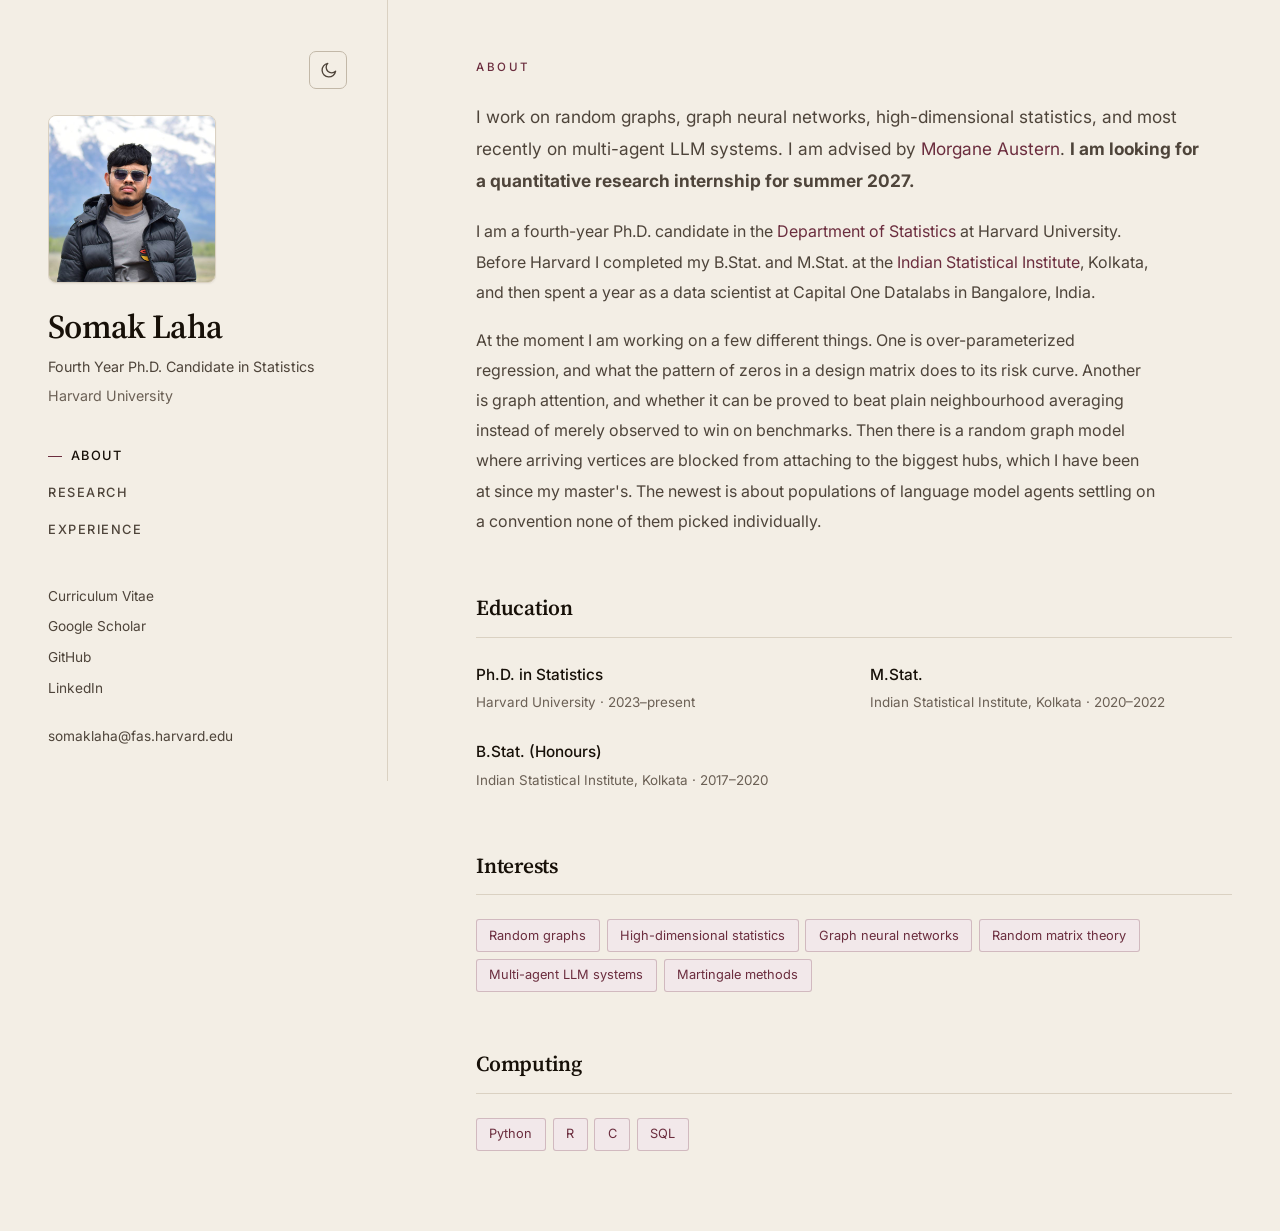
==== index.html @ 152c0073 "create" ====
<!DOCTYPE html>
<!--
  Somak Laha - about page.
  Plain HTML + CSS. The only JavaScript is the theme switch.
  The rail below is repeated verbatim in research.html and experience.html;
  if you change it, change it in all three.
-->
<html lang="en">
<head>
<meta charset="utf-8">
<meta name="viewport" content="width=device-width, initial-scale=1">
<title>Somak Laha</title>
<meta name="description" content="Somak Laha is a PhD candidate in Statistics at Harvard University, working on random graphs, high-dimensional statistics and random matrix theory.">
<meta name="color-scheme" content="light dark">
<link rel="preconnect" href="https://fonts.googleapis.com">
<link rel="preconnect" href="https://fonts.gstatic.com" crossorigin>
<link href="https://fonts.googleapis.com/css2?family=Inter:wght@400;500;600&family=Source+Serif+4:opsz,wght@8..60,400;8..60,600&display=swap" rel="stylesheet">
<link rel="stylesheet" href="style.css">
<script>
/* Set the theme before first paint so the page never flashes the wrong one. */
(function () {
  try {
    var t = localStorage.getItem('theme');
    if (t !== 'light' && t !== 'dark') {
      t = window.matchMedia('(prefers-color-scheme: dark)').matches ? 'dark' : 'light';
    }
    document.documentElement.setAttribute('data-theme', t);
  } catch (e) { document.documentElement.setAttribute('data-theme', 'light'); }
})();
</script>
</head>
<body>

<a class="skip" href="#main">Skip to content</a>

<div class="shell">

  <!-- ============================ RAIL ============================ -->
  <aside class="rail">
    <div class="rail-top">
      <!-- Shows the icon of the mode you would switch TO. -->
      <button class="themebtn" type="button" data-theme-toggle aria-label="Switch theme">
        <svg class="moon" viewBox="0 0 24 24" fill="none" stroke="currentColor" stroke-width="1.7" stroke-linecap="round" stroke-linejoin="round" aria-hidden="true">
          <path d="M21 12.9A8.6 8.6 0 1 1 11.1 3a6.7 6.7 0 0 0 9.9 9.9z"/>
        </svg>
        <svg class="sun" viewBox="0 0 24 24" fill="none" stroke="currentColor" stroke-width="1.7" stroke-linecap="round" stroke-linejoin="round" aria-hidden="true">
          <circle cx="12" cy="12" r="4.1"/>
          <path d="M12 2.2v2.3M12 19.5v2.3M2.2 12h2.3M19.5 12h2.3M5.1 5.1l1.6 1.6M17.3 17.3l1.6 1.6M18.9 5.1l-1.6 1.6M6.7 17.3l-1.6 1.6"/>
        </svg>
      </button>
    </div>

    <img class="portrait" src="assets/portrait.jpg" alt="Somak Laha" width="168" height="168">
    <p class="rail-name serif"><a href="index.html" style="color:inherit">Somak Laha</a></p>
    <p class="rail-role">Fourth Year Ph.D. Candidate in Statistics</p>
    <p class="rail-affil">Harvard University</p>

    <nav class="rail-nav">
      <a href="index.html" aria-current="page">About</a>
      <a href="research.html">Research</a>
      <a href="experience.html">Experience</a>
    </nav>

    <div class="rail-links">
      <a href="assets/Somak_Laha_CV.pdf">Curriculum Vitae</a>
      <a href="https://scholar.google.com/citations?user=JnLk-XcAAAAJ&amp;hl=en">Google Scholar</a>
      <a href="https://github.com/somak135">GitHub</a>
      <a href="https://www.linkedin.com/in/somak-laha">LinkedIn</a>
      <p class="rail-mail"><a href="mailto:somaklaha@fas.harvard.edu">somaklaha@fas.harvard.edu</a></p>
    </div>
  </aside>

  <!-- ============================ CONTENT ============================ -->
  <main class="content" id="main">

    <h1 class="page-label">About</h1>

    <p class="lede">
      I work on random graphs, graph neural networks, high-dimensional statistics, and most recently on multi-agent LLM systems. I am advised by
      <a href="https://sites.google.com/view/morganeaustern/home">Morgane Austern</a>.
      <strong>I am looking for a quantitative research internship for summer 2027.</strong>
    </p>

    <div class="prose">
      <p>
        I am a fourth-year Ph.D. candidate in the
        <a href="https://statistics.fas.harvard.edu/">Department of Statistics</a>
        at Harvard University. Before Harvard I completed my B.Stat. and M.Stat.
        at the <a href="https://www.isical.ac.in/">Indian Statistical Institute</a>,
        Kolkata, and then spent a year as a data scientist at Capital One Datalabs
        in Bangalore, India.
      </p>
      <p>
        At the moment I am working on a few different things. One is over-parameterized
        regression, and what the pattern of zeros in a design matrix does to its
        risk curve. Another is graph attention, and whether it can be
        proved to beat plain neighbourhood averaging instead of merely
        observed to win on benchmarks. Then there is a random graph model where
        arriving vertices are blocked from attaching to the biggest hubs, which I
        have been at since my master's. The newest is about populations of
        language model agents settling on a convention none of them picked individually.
      </p>
    </div>

    <section class="sec">
      <h2 class="sec-head">Education</h2>
      <div class="facts">
        <div class="fact">
          <strong>Ph.D. in Statistics</strong>
          <span>Harvard University &middot; 2023&ndash;present</span>
        </div>
        <div class="fact">
          <strong>M.Stat.</strong>
          <span>Indian Statistical Institute, Kolkata &middot; 2020&ndash;2022</span>
        </div>
        <div class="fact">
          <strong>B.Stat. (Honours)</strong>
          <span>Indian Statistical Institute, Kolkata &middot; 2017&ndash;2020</span>
        </div>
      </div>
    </section>

    <section class="sec">
      <h2 class="sec-head">Interests</h2>
      <div class="tags">
        <span class="tag">Random graphs</span>
        <span class="tag">High-dimensional statistics</span>
        <span class="tag">Graph neural networks</span>
        <span class="tag">Random matrix theory</span>
        <span class="tag">Multi-agent LLM systems</span>
        <span class="tag">Martingale methods</span>
      </div>
    </section>

    <section class="sec">
      <h2 class="sec-head">Computing</h2>
      <div class="tags">
        <span class="tag">Python</span>
        <span class="tag">R</span>
        <span class="tag">C</span>
        <span class="tag">SQL</span>
      </div>
    </section>

  </main>

</div>

<script>
document.querySelectorAll('[data-theme-toggle]').forEach(function (b) {
  function label() {
    var d = document.documentElement.getAttribute('data-theme') === 'dark';
    b.setAttribute('aria-label', d ? 'Switch to light theme' : 'Switch to dark theme');
  }
  label();
  b.addEventListener('click', function () {
    var next = document.documentElement.getAttribute('data-theme') === 'dark' ? 'light' : 'dark';
    document.documentElement.setAttribute('data-theme', next);
    try { localStorage.setItem('theme', next); } catch (e) {}
    label();
  });
});
</script>
</body>
</html>
---- style.css ----
/* ==========================================================================
   Somak Laha - personal site
   Shared stylesheet for index.html, research.html, experience.html.

   Layout: sticky 340px rail + content column, 1440px shell.
   Theme:  OS preference on first visit, overridable by the switch, remembered
           in localStorage. An inline script in each page's <head> sets
           data-theme before first paint so there is no flash.
   ========================================================================== */

/* ---- palettes ----------------------------------------------------------- */
:root,
[data-theme="light"] {
  --bg:        #F3EEE5;
  --srf:       #FDFAF5;
  --srf2:      #EAE4D9;
  --txt:       #171008;   /* near-black on paper */
  --muted:     #4E443A;   /* body copy: darker than before for legibility */
  --faint:     #6B6055;
  --accent:    #6B2D3E;
  --accent-bg: #F2E8EA;
  --bdr:       #DAD1C2;
  --bdr2:      #C2B8A8;
  --shadow:    0 1px 2px rgba(23,16,8,.06);
}

[data-theme="dark"] {
  --bg:        #17130F;
  --srf:       #1E1814;
  --srf2:      #262019;
  --txt:       #F7F2EA;
  --muted:     #C7BBAB;   /* body copy: lighter than before for legibility */
  --faint:     #9C9182;
  --accent:    #DD98A7;
  --accent-bg: #2C1E22;
  --bdr:       #332B23;
  --bdr2:      #473B2E;
  --shadow:    none;
}

*, *::before, *::after { box-sizing: border-box; margin: 0; padding: 0; }

html { scroll-behavior: smooth; }

body {
  font-family: "Inter", -apple-system, BlinkMacSystemFont, "Segoe UI", sans-serif;
  font-weight: 400;
  font-size: 16px;
  line-height: 1.72;
  background: var(--bg);
  color: var(--txt);
  -webkit-font-smoothing: antialiased;
  text-rendering: optimizeLegibility;
}

a { color: var(--accent); text-decoration: none; }
a:hover { text-decoration: underline; }
.serif { font-family: "Source Serif 4", Georgia, serif; }

.sr-only {
  position: absolute; width: 1px; height: 1px; padding: 0; overflow: hidden;
  clip: rect(0 0 0 0); white-space: nowrap; border: 0;
}
.skip { position: absolute; left: -9999px; }
.skip:focus {
  left: 1rem; top: 1rem; z-index: 200; background: var(--srf); color: var(--txt);
  padding: .6rem 1rem; border: 1px solid var(--accent); border-radius: 4px;
}

/* ---- shell -------------------------------------------------------------- */
.shell {
  max-width: 1440px; margin: 0 auto; padding: 0 3rem;
  display: grid; grid-template-columns: 340px minmax(0, 1fr); gap: 5.5rem;
  align-items: start;
}

/* ---- rail --------------------------------------------------------------- */
/* max-height, not height: on a short laptop screen the rail content is taller
   than the viewport and a fixed 100vh would clip the links off the bottom. */
.rail {
  position: sticky; top: 0; max-height: 100vh; overflow-y: auto;
  padding: 3.2rem 2.5rem 2rem 0;
  display: flex; flex-direction: column;
  border-right: 1px solid var(--bdr);
  scrollbar-width: thin;
}
.rail-top { display: flex; justify-content: flex-end; margin-bottom: 1.6rem; }

/* Theme switch. Shows the icon of the mode you would switch TO: a moon while
   the page is light, a sun while it is dark. */
.themebtn {
  border: 1px solid var(--bdr2); background: transparent; color: var(--muted);
  width: 38px; height: 38px; border-radius: 7px; cursor: pointer;
  display: grid; place-items: center;
  transition: color .2s, border-color .2s, background .2s;
}
.themebtn:hover { color: var(--accent); border-color: var(--accent); background: var(--srf); }
.themebtn svg { width: 19px; height: 19px; display: block; }
.themebtn .sun { display: none; }
[data-theme="dark"] .themebtn .moon { display: none; }
[data-theme="dark"] .themebtn .sun  { display: block; }

.portrait {
  width: 168px; height: 168px; border-radius: 8px; object-fit: cover;
  border: 1px solid var(--bdr); box-shadow: var(--shadow); margin-bottom: 1.6rem;
}
.rail-name {
  font-family: "Source Serif 4", Georgia, serif; font-weight: 600;
  font-size: 2.1rem; line-height: 1.08; letter-spacing: -.02em; margin-bottom: .7rem;
}
.rail-role { font-size: .89rem; color: var(--muted); line-height: 1.55; margin-bottom: .35rem; }
.rail-affil { font-size: .89rem; color: var(--faint); margin-bottom: 1.9rem; }

.rail-nav { display: flex; flex-direction: column; gap: .1rem; margin-bottom: 1.9rem; }
.rail-nav a {
  font-size: .8rem; font-weight: 500; letter-spacing: .12em; text-transform: uppercase;
  color: var(--muted); padding: .42rem 0; transition: color .2s;
}
.rail-nav a:hover { color: var(--accent); text-decoration: none; }
.rail-nav a[aria-current="page"] { color: var(--txt); }
.rail-nav a[aria-current="page"]::before {
  content: ""; display: inline-block; width: 14px; height: 1px;
  background: var(--accent); vertical-align: middle; margin-right: .55rem;
}

.rail-links { display: flex; flex-direction: column; gap: .45rem; margin-top: .4rem; }
.rail-links a { font-size: .855rem; color: var(--muted); }
.rail-links a:hover { color: var(--accent); text-decoration: none; }
.rail-mail { font-size: .83rem; color: var(--faint); margin-top: 1.1rem; word-break: break-all; }

/* ---- content ------------------------------------------------------------ */
.content { padding: 3.6rem 0 5rem; min-width: 0; }

.page-label {
  font-size: .72rem; font-weight: 500; letter-spacing: .22em;
  text-transform: uppercase; color: var(--accent); margin-bottom: 1.5rem;
}
.page-title {
  font-family: "Source Serif 4", Georgia, serif; font-weight: 600;
  font-size: clamp(2rem, 3.2vw, 2.9rem); line-height: 1.12;
  letter-spacing: -.025em; margin-bottom: 2.4rem;
}
.lede { font-size: 1.08rem; color: var(--muted); line-height: 1.85; max-width: 66ch; margin-bottom: 1.2rem; }

.prose p { color: var(--muted); line-height: 1.88; margin-bottom: 1.15rem; max-width: 68ch; }
.prose p:last-child { margin-bottom: 0; }
.prose em { color: var(--txt); font-style: normal; font-weight: 500; }

.sec { margin-top: 3.4rem; }
/* in-page section headings: Education, Interests, Talks, Industry, ... */
.sec-head {
  font-family: "Source Serif 4", Georgia, serif;
  font-size: 1.34rem; font-weight: 600; letter-spacing: -.01em;
  text-transform: none; color: var(--txt);
  padding-bottom: .6rem; border-bottom: 1px solid var(--bdr); margin-bottom: 1.5rem;
}

/* facts grid: education, awards. Column floor is set so that a line like
   "Indian Statistical Institute, Kolkata - 2020-2022" stays on one line. */
.facts { display: grid; grid-template-columns: repeat(auto-fit, minmax(290px, 1fr)); gap: 1.5rem 2rem; }
.fact strong { display: block; font-weight: 500; font-size: .96rem; color: var(--txt); }
.fact span { font-size: .84rem; color: var(--faint); }

.tags { display: flex; flex-wrap: wrap; gap: .42rem; }
.tag {
  padding: .28rem .78rem; font-size: .8rem; border-radius: 3px;
  background: var(--accent-bg); color: var(--accent);
  border: 1px solid color-mix(in srgb, var(--accent) 25%, transparent);
}

/* ---- entries (research, experience) ------------------------------------- */
.entry { display: grid; grid-template-columns: 150px minmax(0, 1fr); gap: 2.5rem; padding: 2.1rem 0; border-bottom: 1px solid var(--bdr); }
.entry:first-of-type { padding-top: .4rem; }
.entry:last-of-type { border-bottom: 0; }
.entry-meta { font-size: .74rem; letter-spacing: .1em; text-transform: uppercase; padding-top: .35rem; }
.entry-kind { color: var(--accent); font-weight: 500; margin-bottom: .35rem; }
.entry-when { color: var(--faint); }
.entry-title { font-family: "Source Serif 4", Georgia, serif; font-weight: 600; font-size: 1.2rem; line-height: 1.34; margin-bottom: .45rem; }
.entry-people { font-size: .86rem; color: var(--faint); margin-bottom: .85rem; }
.entry-people strong { color: var(--txt); font-weight: 500; }
.entry p { font-size: .96rem; color: var(--muted); line-height: 1.85; margin-bottom: .8rem; max-width: 70ch; }
.entry p:last-of-type { margin-bottom: 0; }
.entry ul { list-style: none; display: flex; flex-direction: column; gap: .6rem; max-width: 70ch; }
.entry li { font-size: .96rem; color: var(--muted); line-height: 1.8; padding-left: 1.25rem; position: relative; }
.entry li::before { content: "\2014"; position: absolute; left: 0; color: var(--accent); }
.entry-links { display: flex; gap: 1.3rem; flex-wrap: wrap; margin-top: 1rem; }
.entry-links a { font-size: .76rem; font-weight: 500; letter-spacing: .09em; text-transform: uppercase; color: var(--muted); }
.entry-links a:hover { color: var(--accent); text-decoration: none; }

.badge {
  display: inline-block; padding: .16rem .58rem; border-radius: 3px;
  background: var(--accent-bg); color: var(--accent);
  font-family: "Inter", sans-serif; font-size: .7rem; font-weight: 500;
  letter-spacing: .03em; vertical-align: middle; margin-left: .45rem;
}

/* ---- responsive --------------------------------------------------------- */
@media (max-width: 1100px) {
  .shell { padding: 0 2rem; gap: 3.5rem; grid-template-columns: 290px minmax(0, 1fr); }
  .entry { grid-template-columns: 128px minmax(0, 1fr); gap: 1.8rem; }
}

/* Below 860px the rail unsticks and becomes a header block. Three nav items
   fit in a row, so no hamburger is needed. */
@media (max-width: 860px) {
  .shell { display: block; padding: 0 1.4rem; max-width: 720px; position: relative; }
  .rail {
    position: static; max-height: none; overflow: visible;
    border-right: 0; border-bottom: 1px solid var(--bdr);
    padding: 1.6rem 0 1.4rem; display: block;
  }
  .rail-top { position: absolute; top: 1.5rem; right: 1.4rem; margin: 0; }
  .portrait { width: 92px; height: 92px; float: left; margin: 0 1.1rem .6rem 0; }
  .rail-name { font-size: 1.6rem; padding-top: .35rem; }
  .rail-role, .rail-affil { font-size: .84rem; }
  .rail-affil { margin-bottom: 1.1rem; }
  .rail-nav { flex-direction: row; gap: 1.4rem; clear: both; margin-bottom: 1.1rem; }
  .rail-nav a { font-size: .74rem; padding: 0; }
  .rail-nav a[aria-current="page"]::before { display: none; }
  .rail-nav a[aria-current="page"] { border-bottom: 1px solid var(--accent); }
  .rail-links { flex-direction: row; flex-wrap: wrap; gap: 1.1rem; margin-top: 0; }
  .rail-mail { margin-top: .8rem; }
  .content { padding: 2.4rem 0 3.5rem; }
  .entry { grid-template-columns: 1fr; gap: .55rem; padding: 1.7rem 0; }
  .entry-meta { display: flex; gap: .9rem; align-items: baseline; padding-top: 0; }
  .entry-kind { margin-bottom: 0; }
  .page-title { margin-bottom: 1.6rem; }
  .facts { grid-template-columns: 1fr; }
}

@media (prefers-reduced-motion: reduce) {
  html { scroll-behavior: auto; }
  * { transition: none !important; }
}

@media print {
  .rail-top, .rail-nav, .rail-links, .themebtn { display: none; }
  .shell { display: block; max-width: none; }
  body { background: #fff; color: #000; }
}
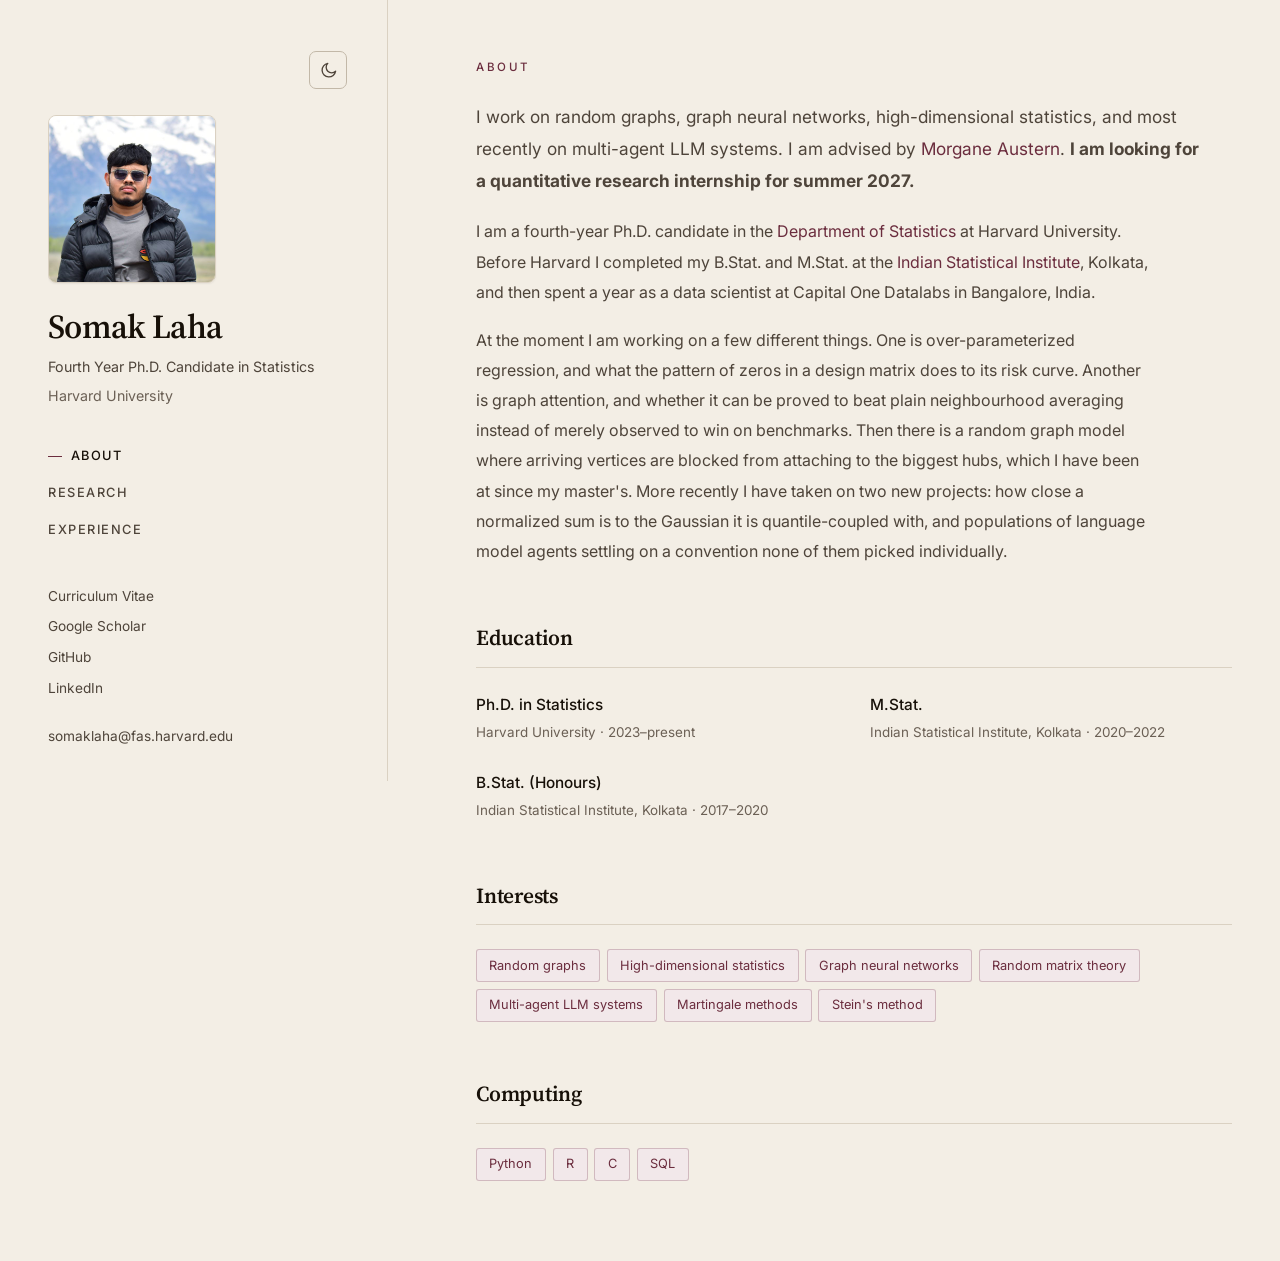
==== commit 07cc318e: "update" ====
--- a/index.html
+++ b/index.html
@@ -97,8 +97,10 @@
         proved to beat plain neighbourhood averaging instead of merely
         observed to win on benchmarks. Then there is a random graph model where
         arriving vertices are blocked from attaching to the biggest hubs, which I
-        have been at since my master's. The newest is about populations of
-        language model agents settling on a convention none of them picked individually.
+        have been at since my master's. More recently I have taken on two
+        new projects: how close a normalized sum is to the Gaussian it is
+        quantile-coupled with, and populations of language model agents
+        settling on a convention none of them picked individually.
       </p>
     </div>
 
@@ -129,6 +131,7 @@
         <span class="tag">Random matrix theory</span>
         <span class="tag">Multi-agent LLM systems</span>
         <span class="tag">Martingale methods</span>
+        <span class="tag">Stein's method</span>
       </div>
     </section>
 
